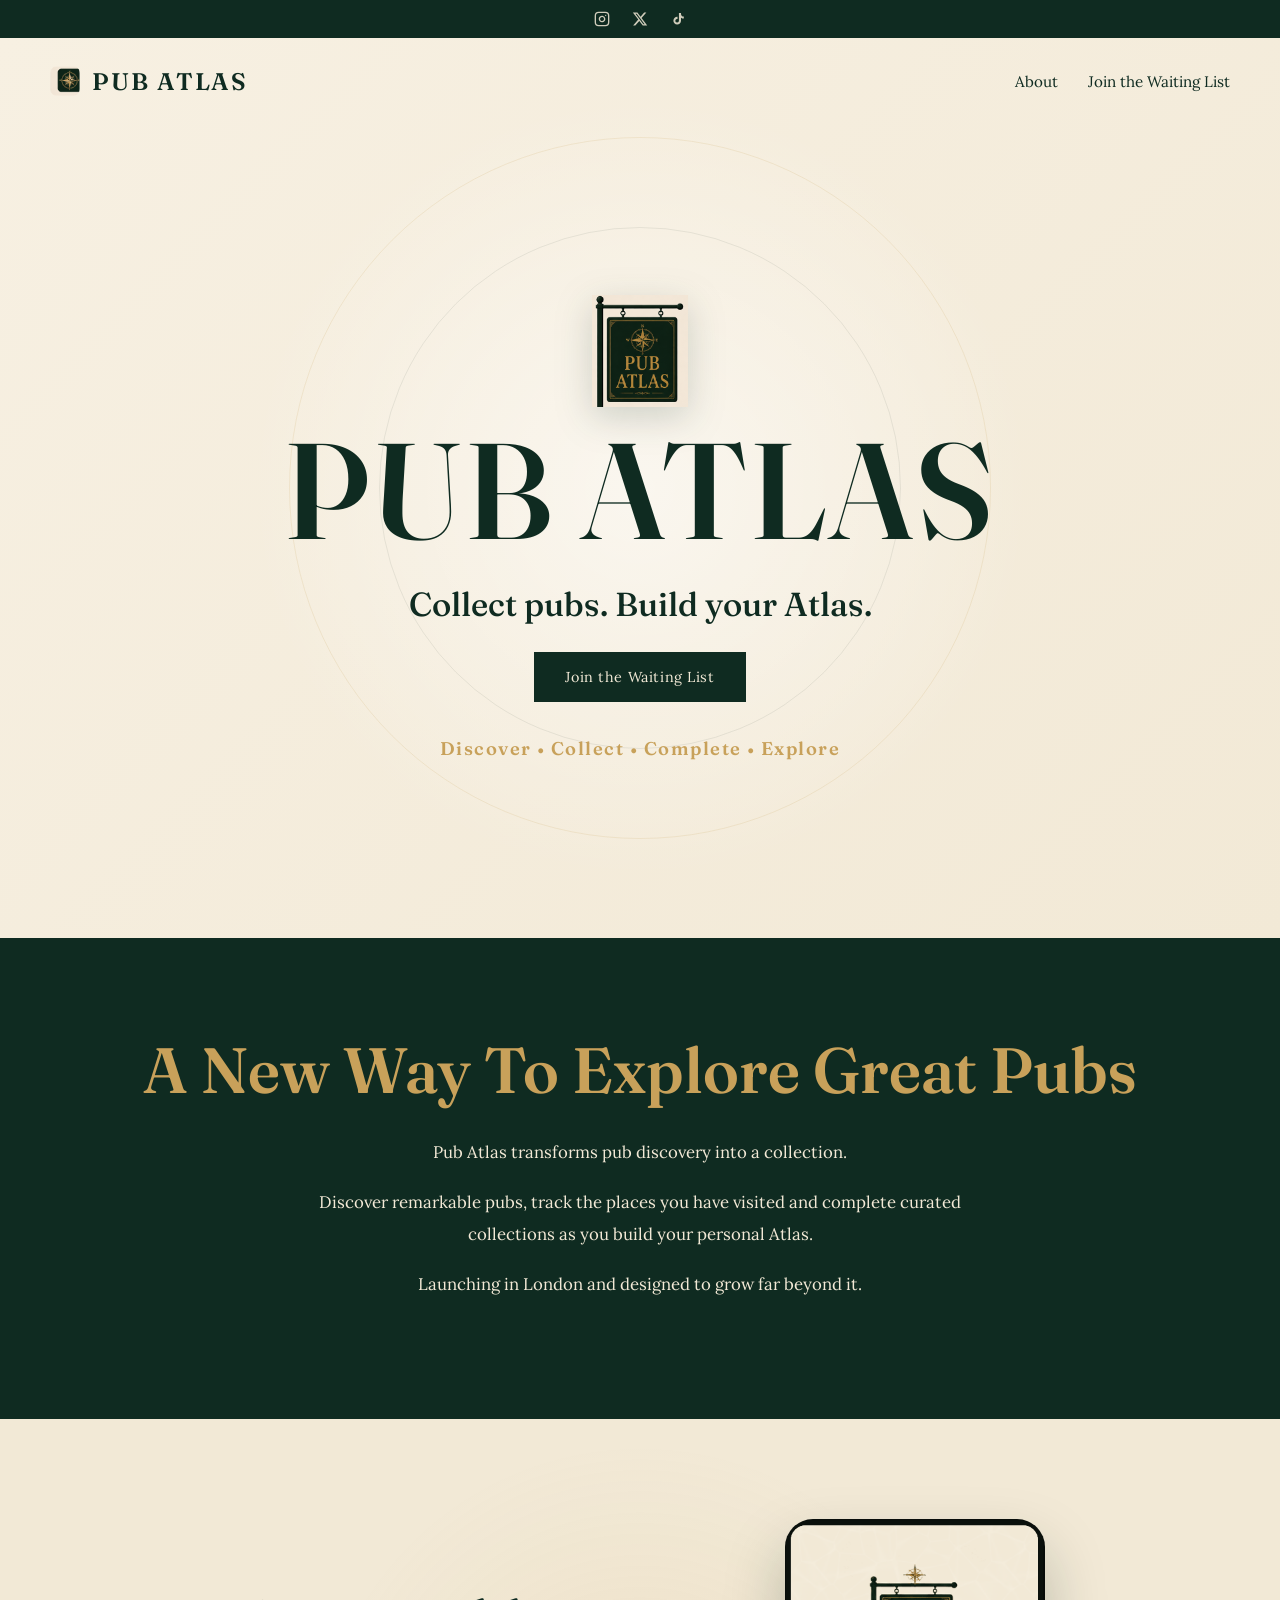
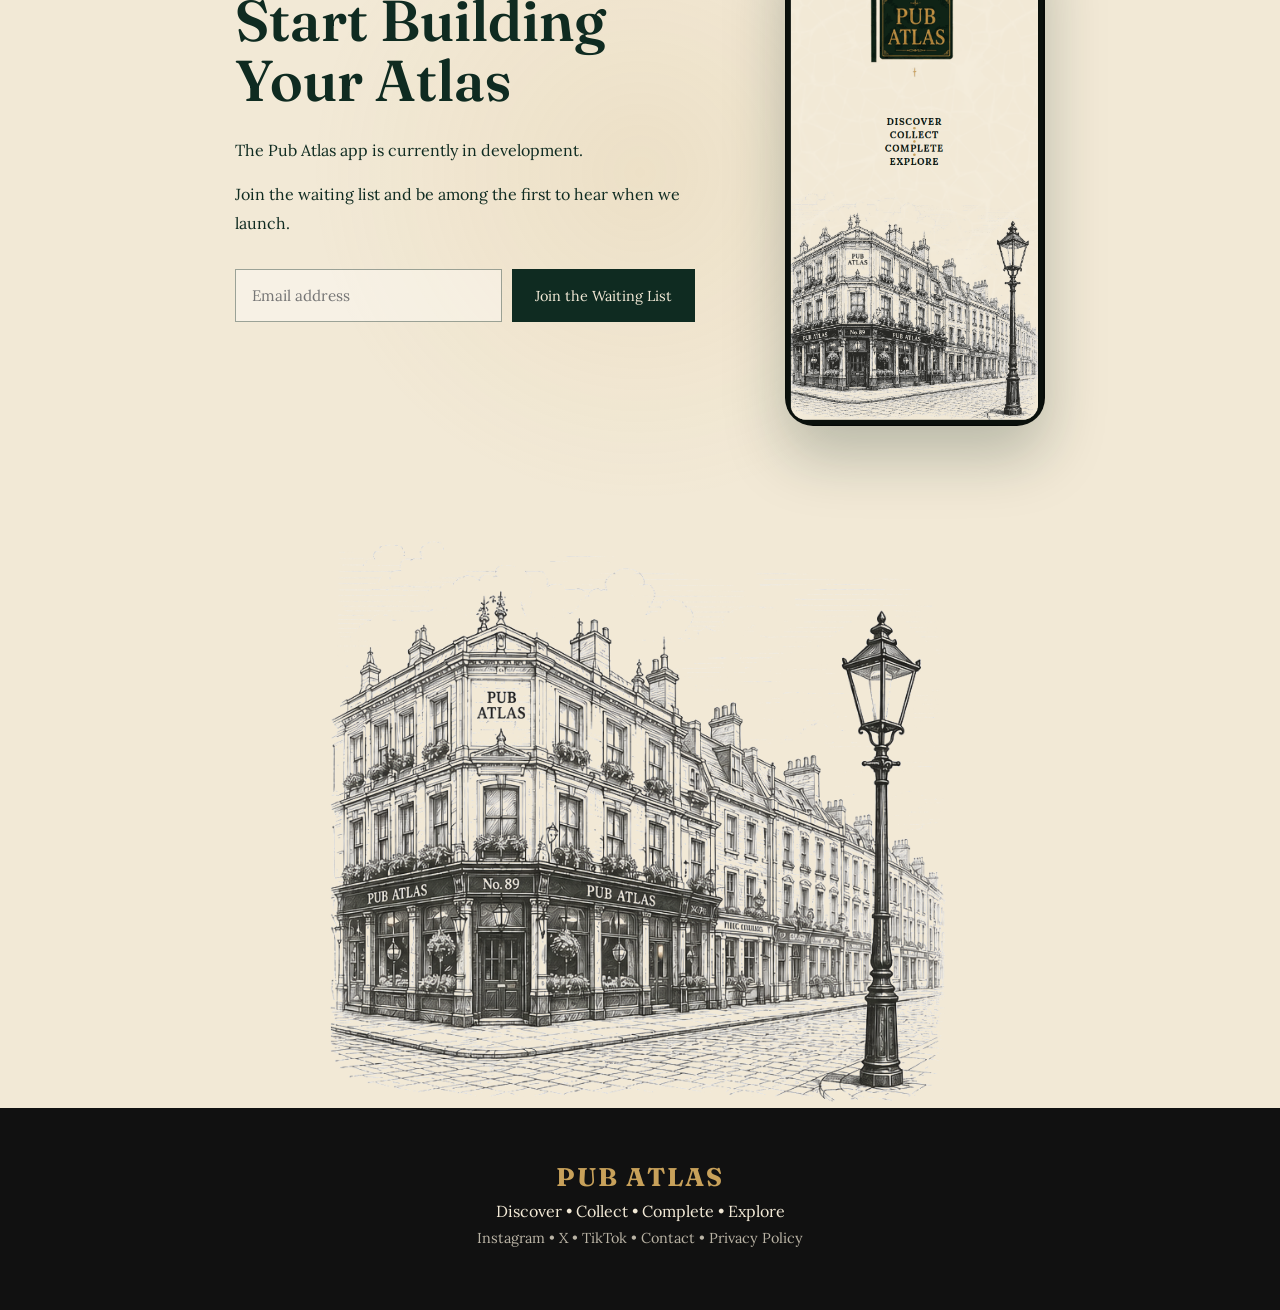
==== index.html @ d8254b90 "Update footer links in index.html" ====
<!DOCTYPE html>
<html lang="en">

<head>
    <meta charset="UTF-8">
    <meta name="viewport" content="width=device-width, initial-scale=1.0">

    <title>Pub Atlas | Collect pubs. Build your Atlas.</title>
    <meta name="description" content="Pub Atlas turns pub discovery into a collection. Discover remarkable pubs, track the places you've visited, and complete curated collections as you build your personal Atlas. Launching in London.">

    <!-- Social sharing preview -->
    <meta property="og:title" content="Pub Atlas | Collect pubs. Build your Atlas.">
    <meta property="og:description" content="A new way to explore great pubs. Discover, collect and complete curated pub collections as you build your personal Atlas. Launching in London.">
    <meta property="og:type" content="website">
    <meta property="og:url" content="https://pubatlas.co.uk/">
    <meta property="og:image" content="https://pubatlas.co.uk/assets/logo.png">
    <meta name="twitter:card" content="summary">

    <!-- Favicons -->
    <link rel="icon" href="assets/favicon/favicon.ico" sizes="any">
    <link rel="icon" type="image/png" sizes="32x32" href="assets/favicon/favicon-32.png">
    <link rel="icon" type="image/png" sizes="16x16" href="assets/favicon/favicon-16.png">
    <link rel="apple-touch-icon" sizes="180x180" href="assets/favicon/apple-touch-icon.png">

    <!-- Elegant typography to match the Pub Atlas brand -->
    <link rel="preconnect" href="https://fonts.googleapis.com">
    <link rel="preconnect" href="https://fonts.gstatic.com" crossorigin>
    <link href="https://fonts.googleapis.com/css2?family=Fraunces:opsz,wght@9..144,400;9..144,500;9..144,600;9..144,700&family=Lora:wght@400;500;600&display=swap" rel="stylesheet">

    <style>

        /* =========================================
           PUB ATLAS BRAND COLOURS
           ========================================= */

        :root {
            --atlas-green: #0F2B21;
            --heritage-gold: #C8A15A;
            --vellum: #F2E9D6;
            --pub-black: #111111;
            --old-brick: #7A1F20;
        }


        /* =========================================
           GLOBAL STYLES
           ========================================= */

        * {
            box-sizing: border-box;
        }

        html {
            scroll-behavior: smooth;
        }

        body {
            margin: 0;
            color: var(--atlas-green);
            background-color: var(--vellum);
            font-family: "Lora", Georgia, serif;
        }

        section {
            padding: 100px 8%;
        }

        img {
            max-width: 100%;
            display: block;
        }


        /* =========================================
           NAVIGATION
           ========================================= */

        header {
            position: absolute;
            top: 38px;
            left: 0;
            width: 100%;
            z-index: 10;
        }

        nav {
            max-width: 1400px;
            margin: 0 auto;
            padding: 28px 50px;
            display: flex;
            align-items: center;
            justify-content: space-between;
        }

        .brand {
            display: flex;
            align-items: center;
            gap: 12px;
        }

        .brand img {
            width: 30px;
            height: 30px;
            border-radius: 7px;
        }

        .logo {
            font-family: "Fraunces", Georgia, serif;
            font-size: 1.5rem;
            font-weight: 600;
            letter-spacing: 0.08em;
            color: var(--atlas-green);
        }

        .menu {
            display: flex;
            gap: 30px;
        }

        .menu a {
            color: var(--atlas-green);
            text-decoration: none;
            font-size: 0.95rem;
            transition: opacity 0.2s ease;
        }

        .menu a:hover {
            opacity: 0.6;
        }

        .top-bar {
            position: relative;
            z-index: 11;
            height: 38px;
            display: flex;
            justify-content: center;
            align-items: center;
            gap: 22px;
            background: var(--atlas-green);
        }

        .top-bar a {
            display: flex;
            color: var(--vellum);
            opacity: 0.85;
            transition: opacity 0.2s ease, color 0.2s ease;
        }

        .top-bar a:hover {
            opacity: 1;
            color: var(--heritage-gold);
        }

        .top-bar svg {
            width: 16px;
            height: 16px;
        }


        /* =========================================
           HERO
           ========================================= */

        .hero {
            min-height: 100vh;
            padding: 198px 8% 100px;
            display: flex;
            flex-direction: column;
            align-items: center;
            justify-content: center;
            text-align: center;
            position: relative;
            overflow: hidden;

            background:
                radial-gradient(circle at center, rgba(255,255,255,0.55), transparent 50%),
                linear-gradient(135deg, #F7F0E2 0%, var(--vellum) 100%);
        }

        .hero::before {
            content: "";
            position: absolute;
            width: 700px;
            height: 700px;
            border: 1px solid rgba(200, 161, 90, 0.16);
            border-radius: 50%;
            top: 50%;
            left: 50%;
            transform: translate(-50%, -50%);
        }

        .hero::after {
            content: "";
            position: absolute;
            width: 520px;
            height: 520px;
            border: 1px solid rgba(15, 43, 33, 0.08);
            border-radius: 50%;
            top: 50%;
            left: 50%;
            transform: translate(-50%, -50%);
        }

        .hero-mark {
            position: relative;
            z-index: 1;
            width: 96px;
            margin-bottom: 22px;
            filter: drop-shadow(0 10px 18px rgba(15, 43, 33, 0.18));
        }

        .hero h1 {
            position: relative;
            z-index: 1;
            margin: 0;
            font-family: "Fraunces", Georgia, serif;
            font-size: clamp(4.2rem, 11vw, 8.5rem);
            line-height: 0.9;
            font-weight: 600;
            letter-spacing: 0.02em;
            color: var(--atlas-green);
        }

        .hero h2 {
            position: relative;
            z-index: 1;
            margin: 32px 0 28px;
            font-family: "Fraunces", Georgia, serif;
            font-size: clamp(1.6rem, 2.6vw, 2.4rem);
            font-weight: 500;
        }

        .journey {
            position: relative;
            z-index: 1;
            margin-top: 35px;
            color: var(--heritage-gold);
            font-family: "Fraunces", Georgia, serif;
            font-size: 1.15rem;
            font-weight: 600;
            letter-spacing: 0.08em;
        }

        .hero-button {
            position: relative;
            z-index: 1;
            display: inline-block;
            padding: 15px 30px;
            border: 1px solid var(--atlas-green);
            color: var(--vellum);
            background: var(--atlas-green);
            text-decoration: none;
            font-size: 0.9rem;
            letter-spacing: 0.04em;
            transition: all 0.25s ease;
        }

        .hero-button:hover {
            background: var(--heritage-gold);
            border-color: var(--heritage-gold);
            color: var(--atlas-green);
            transform: translateY(-2px);
        }


        /* =========================================
           ABOUT SECTION
           ========================================= */

        #about {
            background: var(--atlas-green);
            color: var(--vellum);
            text-align: center;
        }

        #about h3 {
            margin: 0 0 35px;
            font-family: "Fraunces", Georgia, serif;
            font-size: clamp(2.6rem, 5vw, 4rem);
            font-weight: 600;
            line-height: 1;
            color: var(--heritage-gold);
        }

        #about p {
            max-width: 720px;
            margin: 18px auto;
            font-size: 1.05rem;
            line-height: 1.9;
        }


        /* =========================================
           WAITING LIST SECTION
           ========================================= */

        #download {
            text-align: center;
            background:
                radial-gradient(circle at center, rgba(200, 161, 90, 0.12), transparent 45%),
                var(--vellum);
        }

        .download-content {
            max-width: 1080px;
            margin: 0 auto;
            display: flex;
            align-items: center;
            justify-content: center;
            gap: 70px;
            text-align: left;
        }

        .download-text {
            max-width: 480px;
        }

        .download-text h3 {
            margin: 0 0 24px;
            font-family: "Fraunces", Georgia, serif;
            font-size: clamp(2.4rem, 4.5vw, 3.6rem);
            font-weight: 600;
            line-height: 1.05;
            color: var(--atlas-green);
        }

        .download-text p {
            margin: 15px 0;
            line-height: 1.8;
        }

        .phone-mockup {
            width: 260px;
            flex-shrink: 0;
            border-radius: 28px;
            box-shadow: 0 30px 60px rgba(15, 43, 33, 0.25);
        }

        .waiting-list {
            max-width: 460px;
            margin: 32px 0 0;
            display: flex;
            gap: 10px;
        }

        input[type="email"] {
            flex: 1;
            padding: 16px;
            border: 1px solid rgba(15, 43, 33, 0.4);
            background: rgba(255, 255, 255, 0.35);
            color: var(--atlas-green);
            font-family: inherit;
            font-size: 0.95rem;
        }

        input[type="email"]:focus {
            outline: 2px solid var(--heritage-gold);
            border-color: var(--heritage-gold);
        }

        button {
            padding: 16px 22px;
            border: 1px solid var(--atlas-green);
            background: var(--atlas-green);
            color: var(--vellum);
            font-family: inherit;
            font-size: 0.9rem;
            cursor: pointer;
            transition: all 0.25s ease;
        }

        button:hover {
            background: var(--heritage-gold);
            border-color: var(--heritage-gold);
            color: var(--atlas-green);
        }

        button:disabled {
            opacity: 0.6;
            cursor: default;
        }

        .form-message {
            min-height: 1.2em;
            margin: 14px 0 0 !important;
            font-size: 0.9rem;
            font-weight: 600;
        }

        .form-message.success {
            color: var(--atlas-green);
        }

        .form-message.error {
            color: var(--old-brick);
        }

        /* =========================================
           FOOTER
           ========================================= */

        .footer-illustration {
            background: var(--vellum);
            display: flex;
            justify-content: center;
            padding: 0 8%;
            overflow: hidden;
        }

        .footer-illustration img {
            width: 100%;
            max-width: 620px;
            opacity: 0.9;
        }

        footer {
            padding: 45px 8% 55px;
            background: var(--pub-black);
            color: var(--vellum);
            text-align: center;
        }

        footer p {
            margin: 8px 0;
        }

        footer strong {
            color: var(--heritage-gold);
            font-family: "Fraunces", Georgia, serif;
            font-size: 1.6rem;
            letter-spacing: 0.08em;
        }

        .footer-links {
            font-size: 0.9rem;
            opacity: 0.75;
        }

        .footer-links a {
            color: inherit;
            text-decoration: none;
        }

        .footer-links a:hover {
            color: var(--heritage-gold);
        }


        /* =========================================
           MOBILE
           ========================================= */

        @media (max-width: 700px) {

            nav {
                padding: 22px 25px;
            }

            .brand img {
                width: 28px;
            }

            .logo {
                font-size: 1.2rem;
            }

            .menu {
                gap: 15px;
            }

            .menu a {
                font-size: 0.8rem;
            }

            section {
                padding: 80px 7%;
            }

            .hero {
                padding-top: 178px;
            }

            .hero-mark {
                width: 76px;
            }

            .download-content {
                flex-direction: column-reverse;
                text-align: center;
                gap: 40px;
            }

            .download-text {
                max-width: 100%;
            }

            .waiting-list {
                flex-direction: column;
                margin-left: auto;
                margin-right: auto;
            }

            input[type="email"],
            button {
                width: 100%;
            }

            .footer-illustration img {
                max-width: 400px;
            }
        }

        @media (max-width: 480px) {

            nav {
                padding: 18px 20px;
            }

            .brand img {
                width: 24px;
                height: 24px;
            }

            .logo {
                font-size: 1rem;
                letter-spacing: 0.05em;
            }

            .menu {
                gap: 10px;
            }

            .menu a {
                font-size: 0.7rem;
            }

            .top-bar {
                gap: 16px;
            }

            .top-bar svg {
                width: 15px;
                height: 15px;
            }
        }

    </style>
</head>

<body>

    <!-- Top social bar -->
    <div class="top-bar">
        <a href="https://www.instagram.com/pubatlasuk/" target="_blank" rel="noopener" aria-label="Instagram">
            <svg viewBox="0 0 24 24" fill="none" stroke="currentColor" stroke-width="2" stroke-linecap="round" stroke-linejoin="round">
                <rect x="2" y="2" width="20" height="20" rx="5" ry="5"></rect>
                <path d="M16 11.37A4 4 0 1 1 12.63 8 4 4 0 0 1 16 11.37z"></path>
                <line x1="17.5" y1="6.5" x2="17.51" y2="6.5"></line>
            </svg>
        </a>
        <a href="https://x.com/pubatlasuk" target="_blank" rel="noopener" aria-label="X (Twitter)">
            <svg viewBox="0 0 24 24" fill="currentColor">
                <path d="M18.244 2.25h3.308l-7.227 8.26 8.502 11.24H16.17l-5.214-6.817L4.99 21.75H1.68l7.73-8.835L1.254 2.25H8.08l4.713 6.231zm-1.161 17.52h1.833L7.084 4.126H5.117z"></path>
            </svg>
        </a>
        <a href="https://www.tiktok.com/@pubatlasuk" target="_blank" rel="noopener" aria-label="TikTok">
            <svg viewBox="0 0 24 24" fill="currentColor">
                <path d="M16.5 3h-3.1v11.6a2.7 2.7 0 1 1-2.1-2.63V8.8a5.7 5.7 0 1 0 5.2 5.68V9.94a7.3 7.3 0 0 0 4.2 1.33V8.2a4.2 4.2 0 0 1-4.2-4.2z"></path>
            </svg>
        </a>
    </div>

    <!-- Navigation -->
    <header>
        <nav>
            <div class="brand">
                <img src="assets/favicon/icon-192.png" alt="Pub Atlas compass mark">
                <div class="logo">PUB ATLAS</div>
            </div>

            <div class="menu">
                <a href="#about">About</a>
                <a href="#download">Join the Waiting List</a>
            </div>
        </nav>
    </header>


    <!-- Hero Section -->
    <section class="hero">

        <img class="hero-mark" src="assets/logo.png" alt="Pub Atlas hanging pub sign">

        <h1>PUB ATLAS</h1>

        <h2>Collect pubs. Build your Atlas.</h2>

        <a href="#download" class="hero-button">
            Join the Waiting List
        </a>

        <p class="journey">
            Discover • Collect • Complete • Explore
        </p>

    </section>


    <!-- About Section -->
    <section id="about">

        <h3>A New Way To Explore Great Pubs</h3>

        <p>
            Pub Atlas transforms pub discovery into a collection.
        </p>

        <p>
            Discover remarkable pubs, track the places you have visited
            and complete curated collections as you build your personal Atlas.
        </p>

        <p>
            Launching in London and designed to grow far beyond it.
        </p>

    </section>


    <!-- Waiting List Section -->
    <section id="download">

        <div class="download-content">

            <div class="download-text">

                <h3>Start Building Your Atlas</h3>

                <p>
                    The Pub Atlas app is currently in development.
                </p>

                <p>
                    Join the waiting list and be among the first to hear when we launch.
                </p>

                <form class="waiting-list" id="waitlist-form" action="https://formspree.io/f/xvkognyw" method="POST">
                    <input type="email" name="email" placeholder="Email address" aria-label="Email address" required>

                    <button type="submit">
                        Join the Waiting List
                    </button>
                </form>

                <p class="form-message" id="waitlist-message" aria-live="polite"></p>

            </div>

            <img class="phone-mockup" src="assets/phone.png" alt="Pub Atlas app preview showing the Discover, Collect, Complete, Explore loading screen">

        </div>

    </section>


    <!-- Footer illustration -->
    <div class="footer-illustration">
        <img src="assets/pubsketch-transparent.png" alt="" role="presentation">
    </div>


    <!-- Footer -->
    <footer>

        <p><strong>PUB ATLAS</strong></p>

        <p>
            Discover • Collect • Complete • Explore
        </p>

        <p class="footer-links">
            <a href="https://www.instagram.com/pubatlasuk/" target="_blank" rel="noopener">Instagram</a> •
            <a href="https://x.com/pubatlasuk" target="_blank" rel="noopener">X</a> •
            <a href="https://www.tiktok.com/@pubatlasuk" target="_blank" rel="noopener">TikTok</a> •
            <a href="mailto:hello@pubatlas.co.uk">Contact</a> •
            <a href="privacy.html">Privacy Policy</a>
        </p>

    </footer>

    <script>
        (function () {
            var form = document.getElementById('waitlist-form');
            var message = document.getElementById('waitlist-message');
            var button = form.querySelector('button');

            form.addEventListener('submit', function (event) {
                event.preventDefault();

                button.disabled = true;
                button.textContent = 'Joining…';
                message.textContent = '';
                message.className = 'form-message';

                fetch(form.action, {
                    method: 'POST',
                    body: new FormData(form),
                    headers: { 'Accept': 'application/json' }
                }).then(function (response) {
                    if (response.ok) {
                        form.hidden = true;
                        message.textContent = "You're on the list — we'll email you when Pub Atlas launches.";
                        message.classList.add('success');
                    } else {
                        throw new Error('Form submission failed');
                    }
                }).catch(function () {
                    message.textContent = 'Something went wrong — please try again in a moment.';
                    message.classList.add('error');
                    button.disabled = false;
                    button.textContent = 'Join the Waiting List';
                });
            });
        })();
    </script>

</body>

</html>
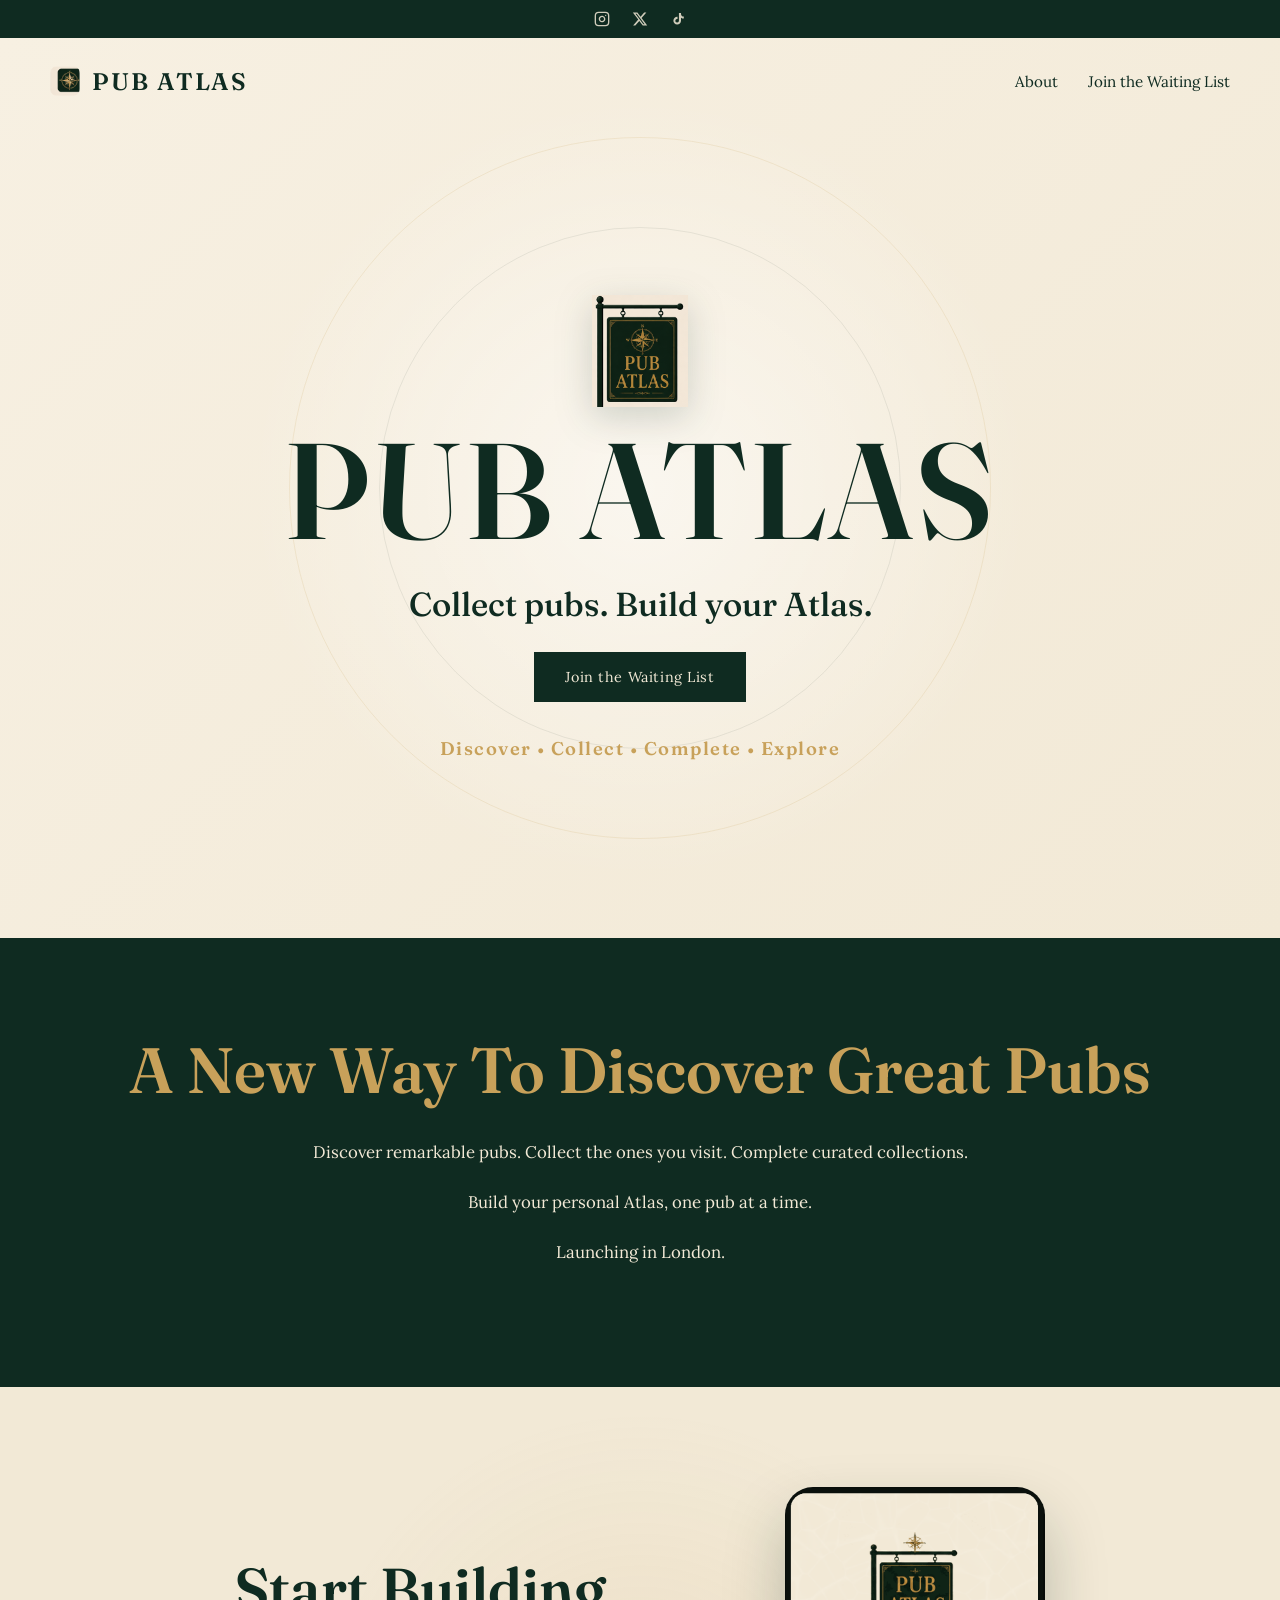
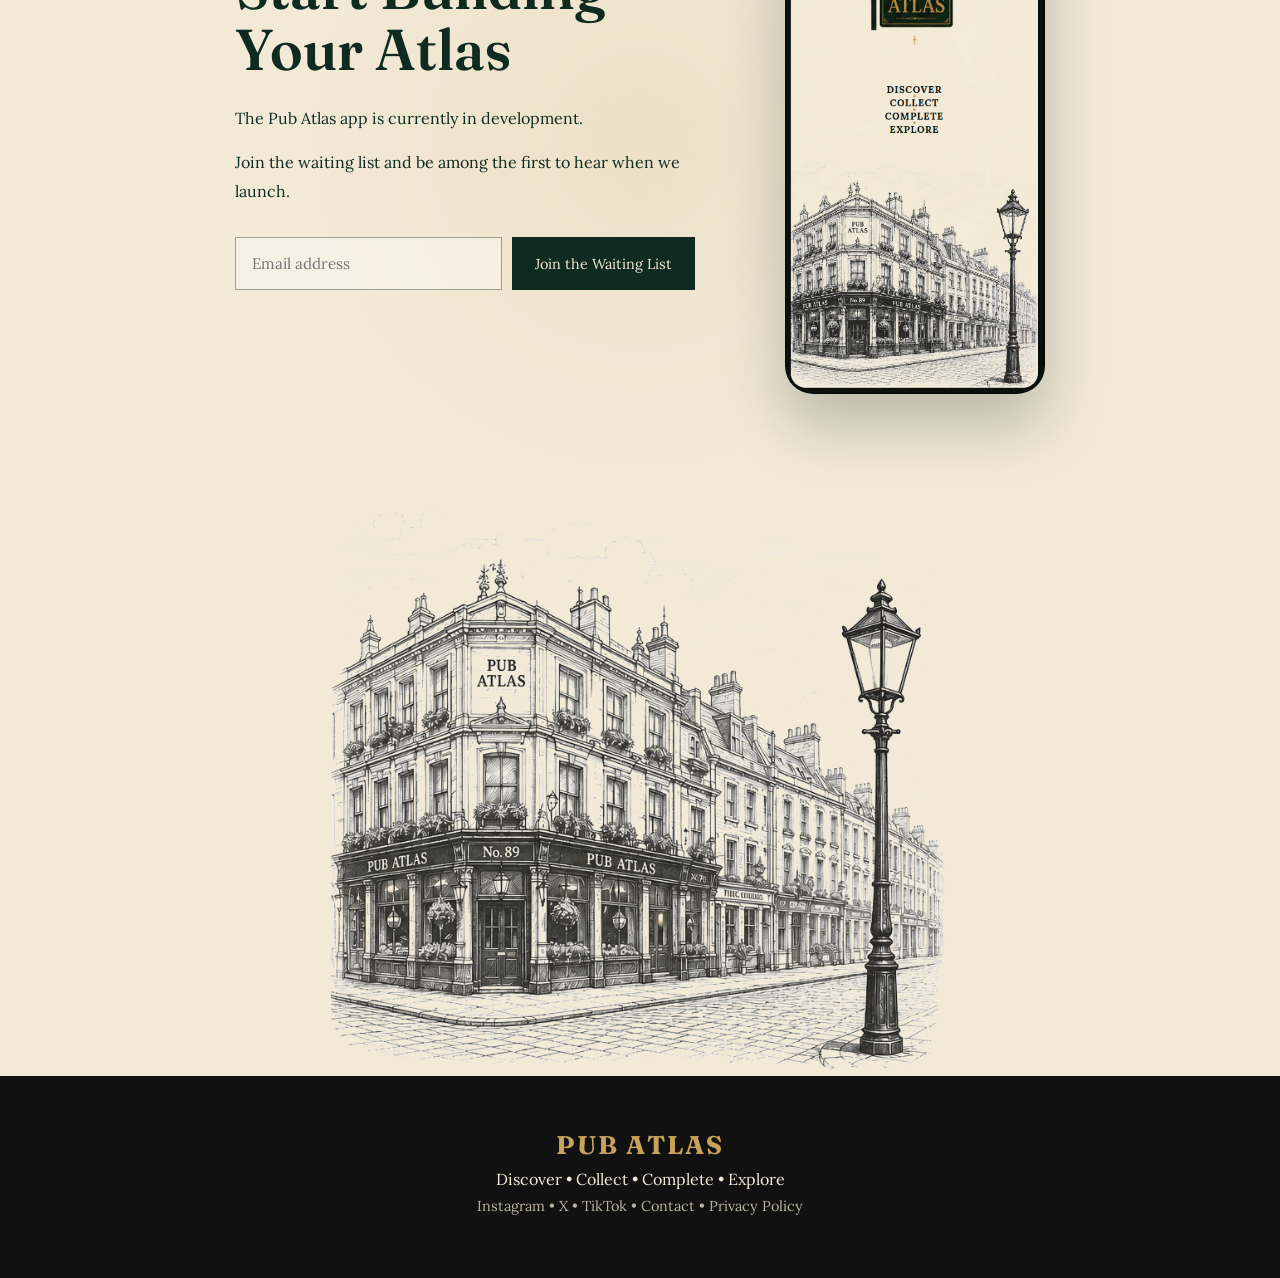
==== commit b6445f67: "Revise about section text for improved messaging Updated text in the about section for clarity and c" ====
--- a/index.html
+++ b/index.html
@@ -609,19 +609,18 @@
     <!-- About Section -->
     <section id="about">
 
-        <h3>A New Way To Explore Great Pubs</h3>
+        <h3>A New Way To Discover Great Pubs</h3>
 
         <p>
-            Pub Atlas transforms pub discovery into a collection.
+            Discover remarkable pubs. Collect the ones you visit. Complete curated collections.
         </p>
 
         <p>
-            Discover remarkable pubs, track the places you have visited
-            and complete curated collections as you build your personal Atlas.
+            Build your personal Atlas, one pub at a time.
         </p>
 
         <p>
-            Launching in London and designed to grow far beyond it.
+            Launching in London.
         </p>
 
     </section>
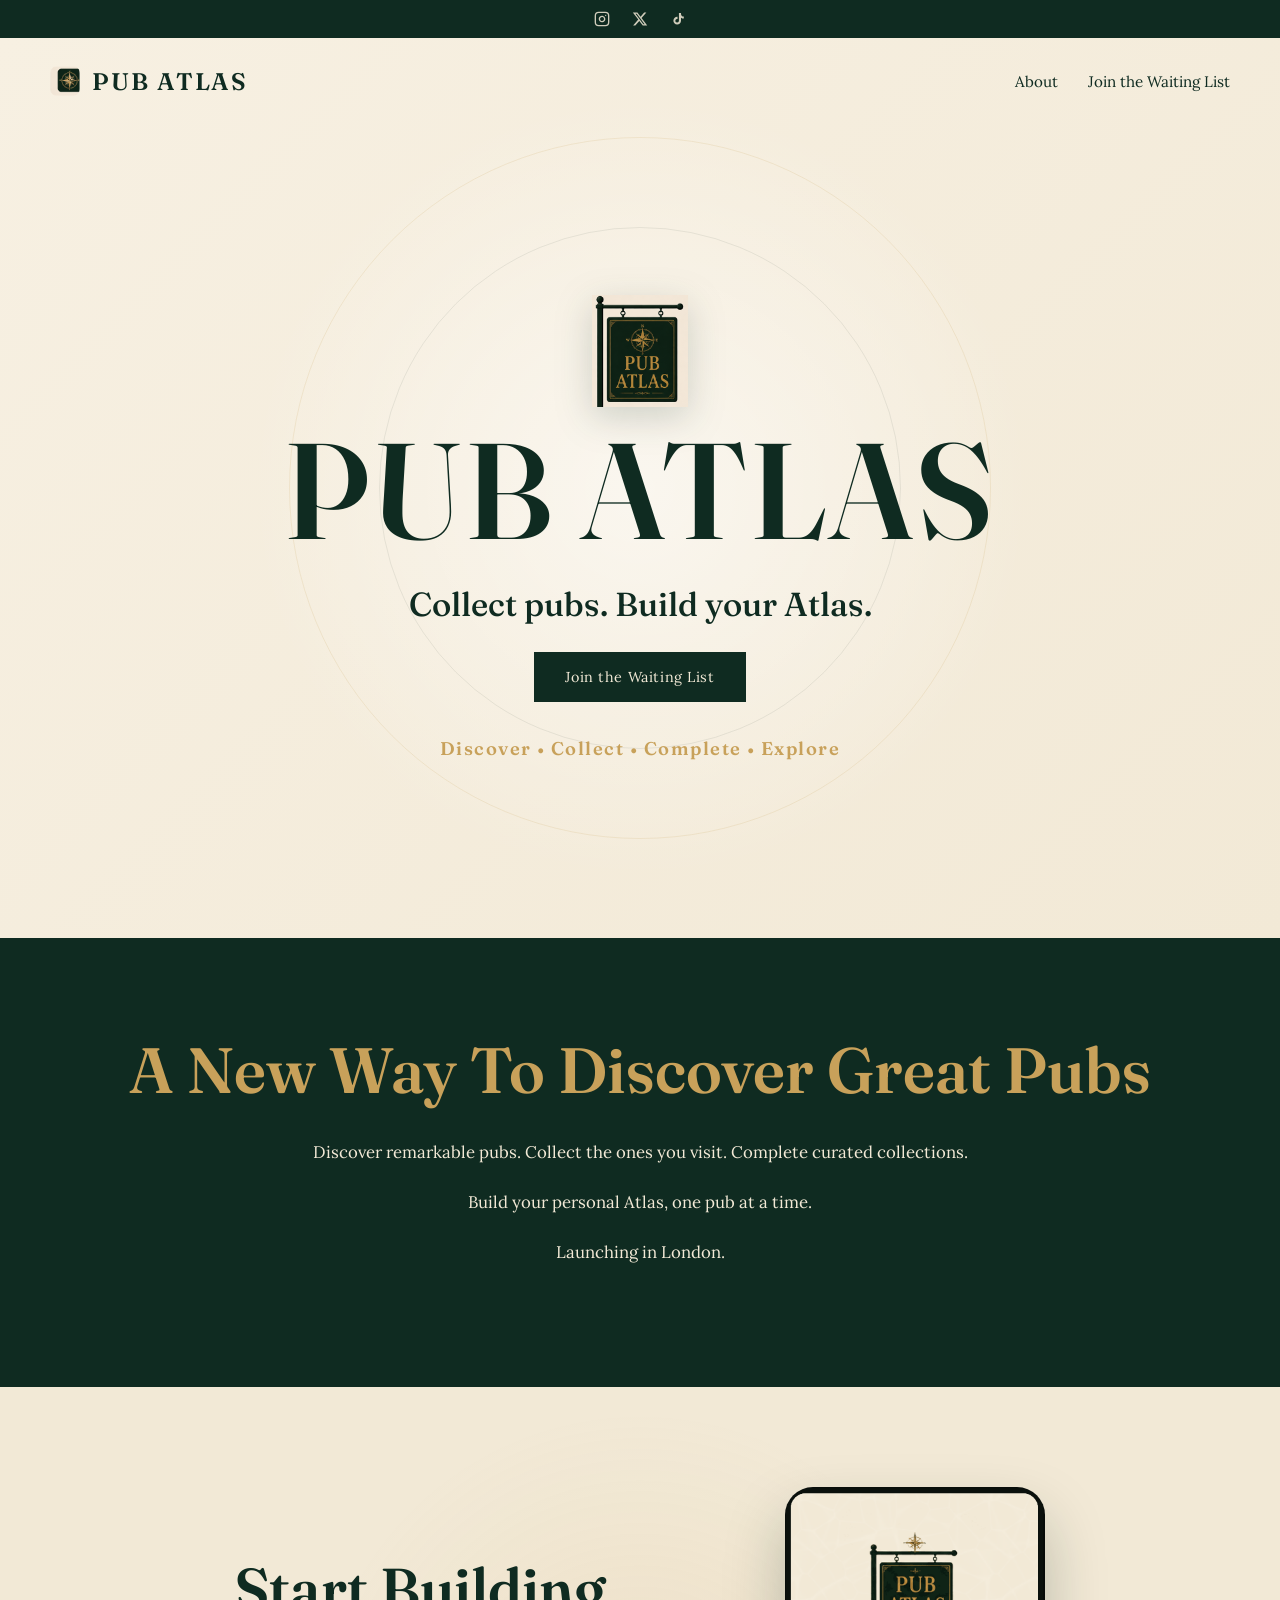
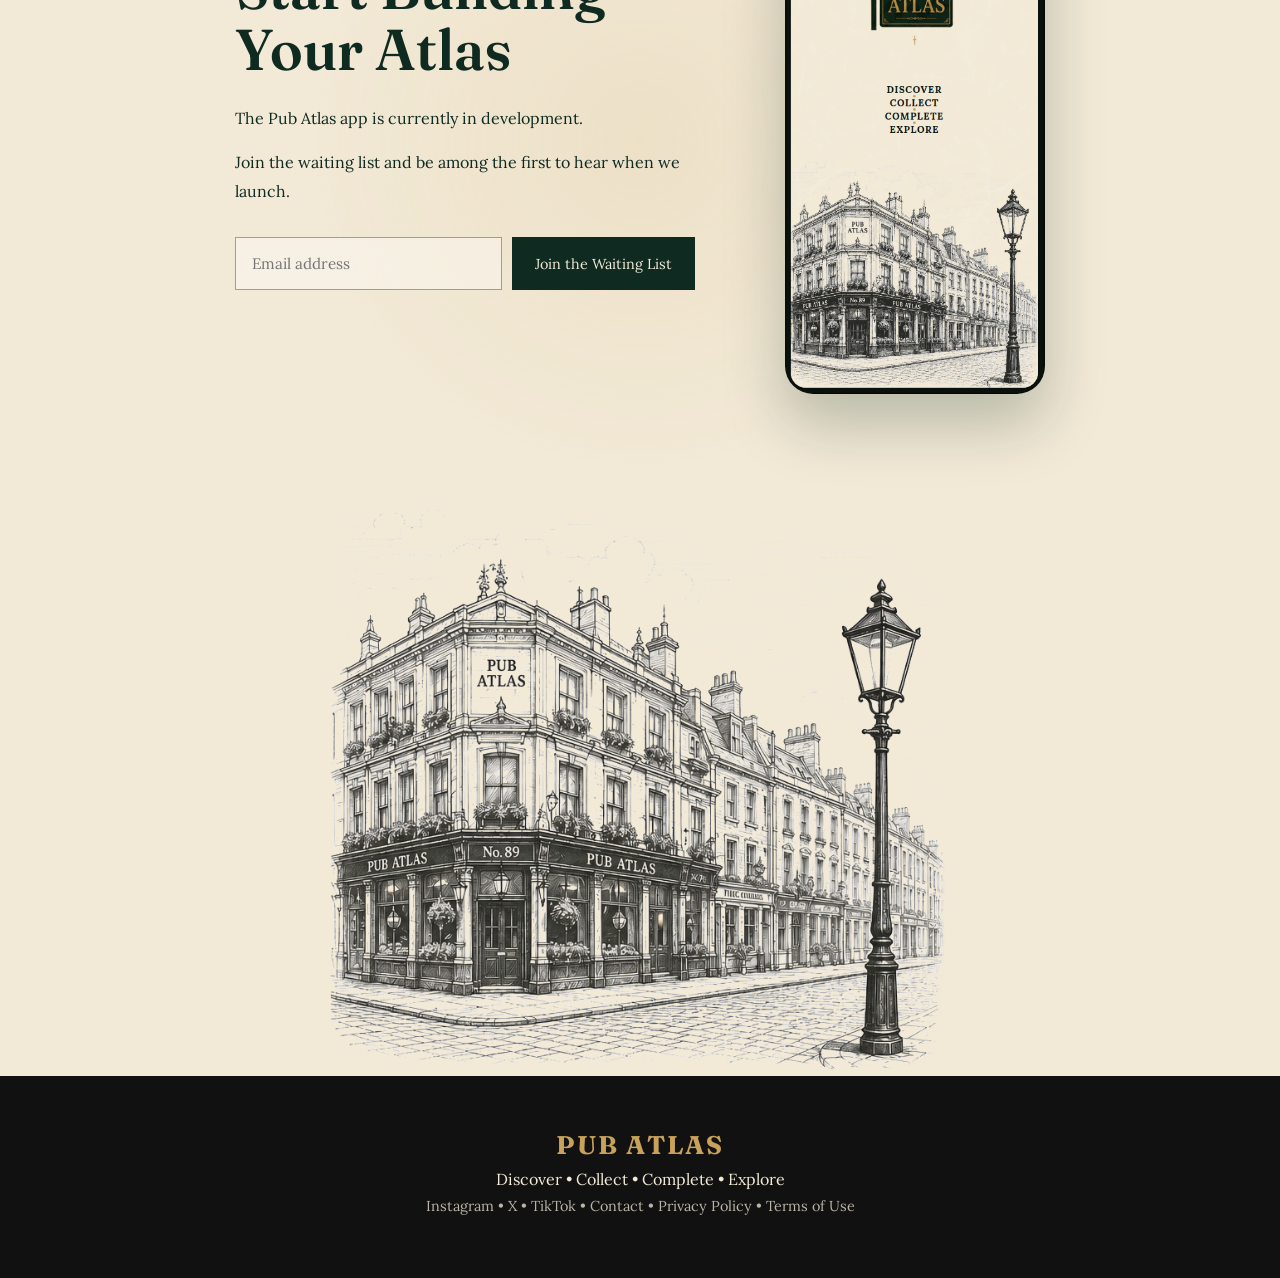
==== commit db538af7: "Add files via upload" ====
--- a/index.html
+++ b/index.html
@@ -13,8 +13,11 @@
     <meta property="og:description" content="A new way to explore great pubs. Discover, collect and complete curated pub collections as you build your personal Atlas. Launching in London.">
     <meta property="og:type" content="website">
     <meta property="og:url" content="https://pubatlas.co.uk/">
-    <meta property="og:image" content="https://pubatlas.co.uk/assets/logo.png">
-    <meta name="twitter:card" content="summary">
+    <meta property="og:image" content="https://pubatlas.co.uk/assets/og-image.jpg">
+    <meta property="og:image:width" content="1200">
+    <meta property="og:image:height" content="630">
+    <meta name="twitter:card" content="summary_large_image">
+    <meta name="twitter:image" content="https://pubatlas.co.uk/assets/og-image.jpg">
 
     <!-- Favicons -->
     <link rel="icon" href="assets/favicon/favicon.ico" sizes="any">
@@ -682,7 +685,8 @@
             <a href="https://x.com/pubatlasuk" target="_blank" rel="noopener">X</a> •
             <a href="https://www.tiktok.com/@pubatlasuk" target="_blank" rel="noopener">TikTok</a> •
             <a href="mailto:hello@pubatlas.co.uk">Contact</a> •
-            <a href="privacy.html">Privacy Policy</a>
+            <a href="privacy.html">Privacy Policy</a> •
+            <a href="terms.html">Terms of Use</a>
         </p>
 
     </footer>
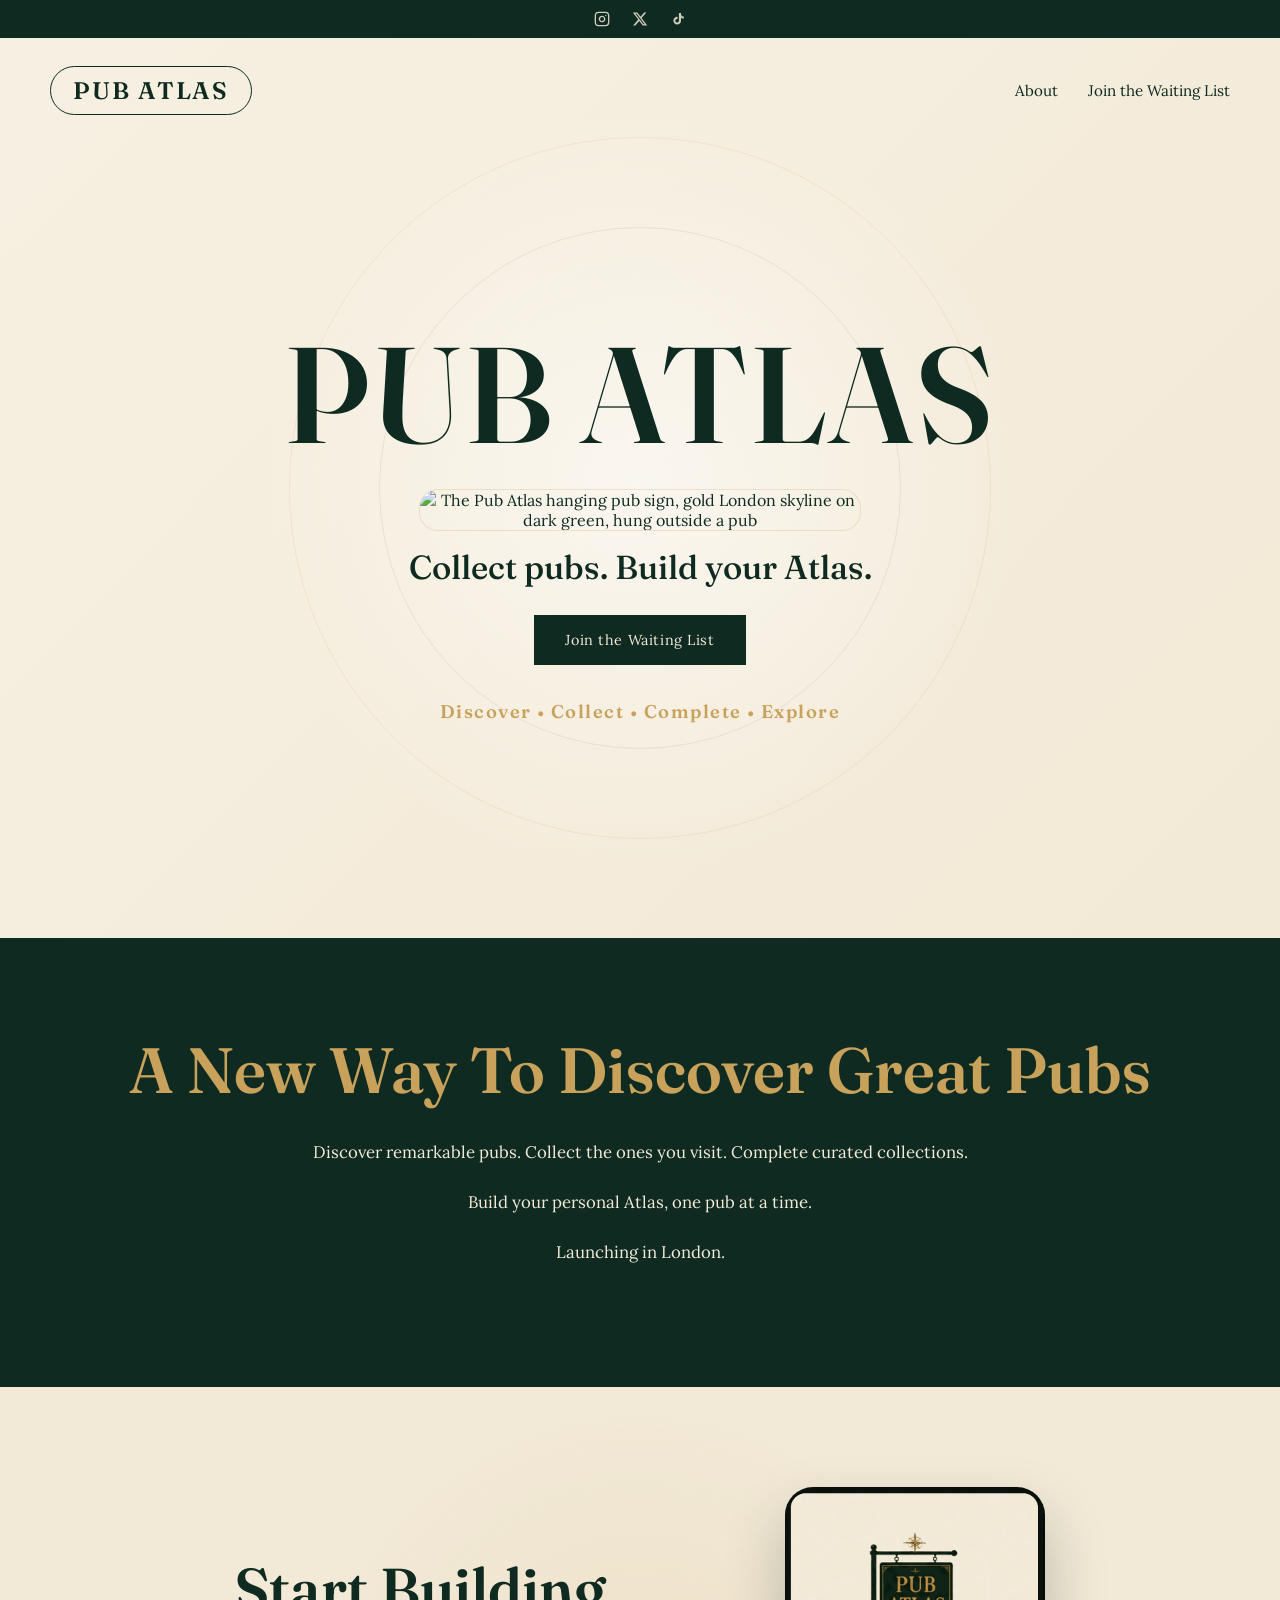
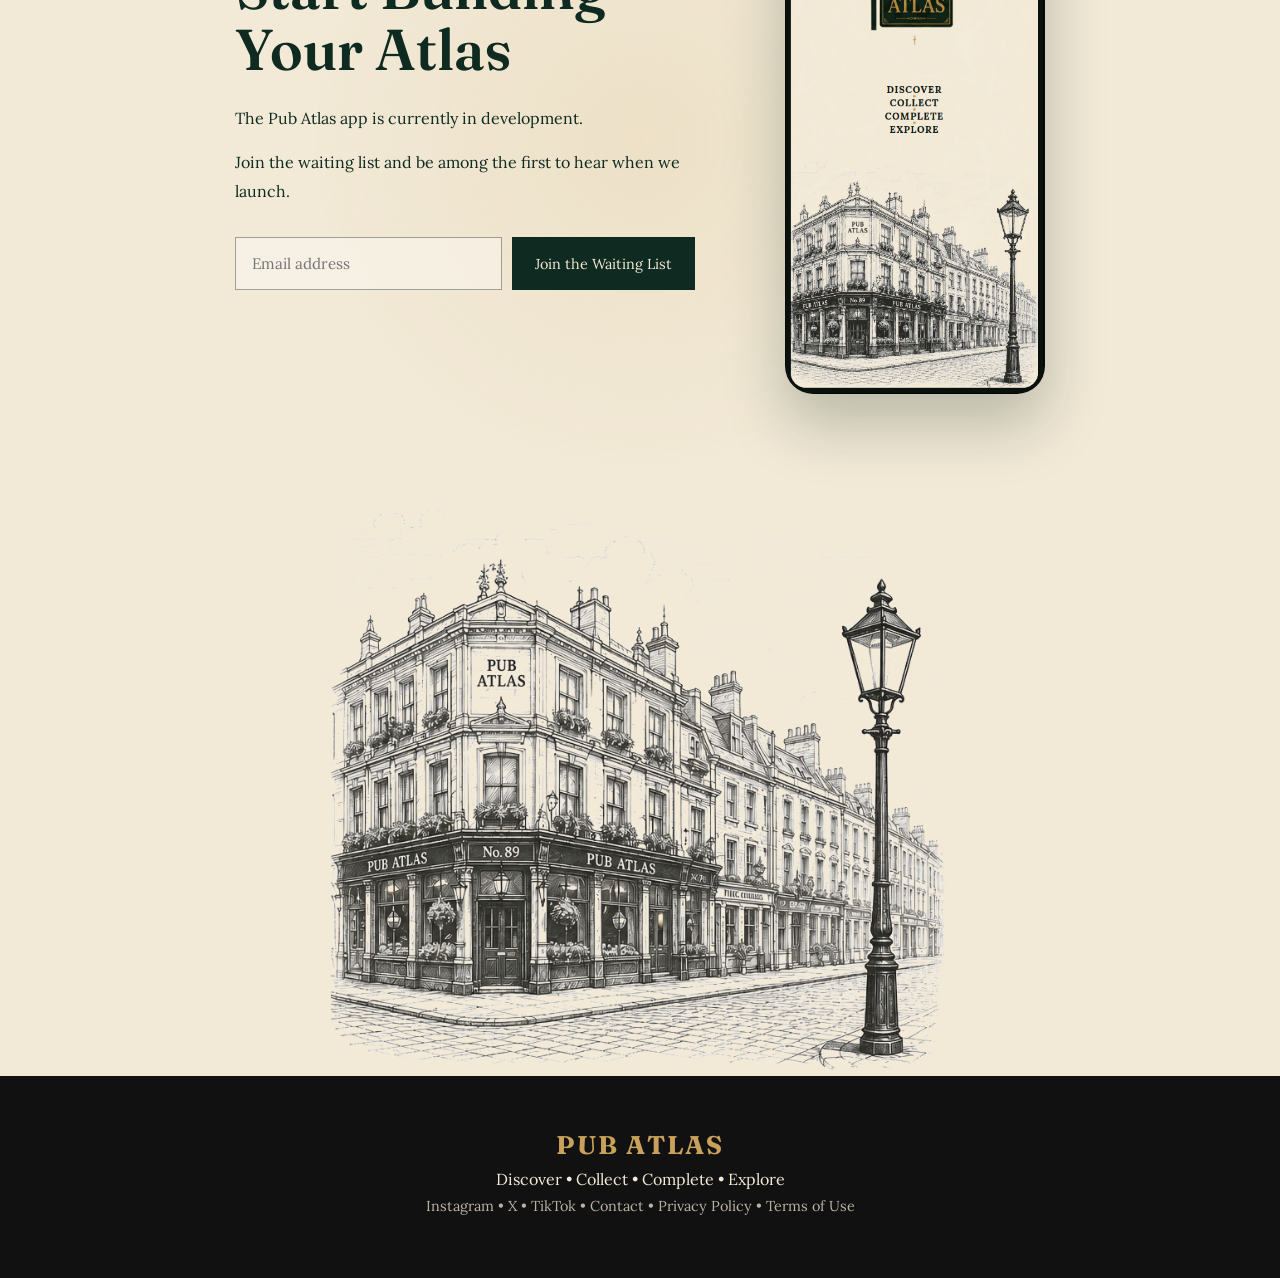
==== commit 634384af: "Add files via upload" ====
--- a/index.html
+++ b/index.html
@@ -101,18 +101,15 @@
             gap: 12px;
         }
 
-        .brand img {
-            width: 30px;
-            height: 30px;
-            border-radius: 7px;
-        }
-
         .logo {
             font-family: "Fraunces", Georgia, serif;
             font-size: 1.5rem;
             font-weight: 600;
             letter-spacing: 0.08em;
             color: var(--atlas-green);
+            border: 1.5px solid var(--atlas-green);
+            border-radius: 999px;
+            padding: 9px 22px;
         }
 
         .menu {
@@ -204,12 +201,13 @@
             transform: translate(-50%, -50%);
         }
 
-        .hero-mark {
+        .hero-photo {
             position: relative;
             z-index: 1;
-            width: 96px;
-            margin-bottom: 22px;
-            filter: drop-shadow(0 10px 18px rgba(15, 43, 33, 0.18));
+            width: min(440px, 78vw);
+            border-radius: 18px;
+            margin: 34px 0 8px;
+            box-shadow: 0 30px 60px -20px rgba(15, 43, 33, 0.45), 0 0 0 1px rgba(200, 161, 90, 0.25);
         }
 
         .hero h1 {
@@ -227,7 +225,7 @@
         .hero h2 {
             position: relative;
             z-index: 1;
-            margin: 32px 0 28px;
+            margin: 8px 0 28px;
             font-family: "Fraunces", Georgia, serif;
             font-size: clamp(1.6rem, 2.6vw, 2.4rem);
             font-weight: 500;
@@ -459,12 +457,9 @@
                 padding: 22px 25px;
             }
 
-            .brand img {
-                width: 28px;
-            }
-
             .logo {
                 font-size: 1.2rem;
+                padding: 7px 16px;
             }
 
             .menu {
@@ -483,8 +478,9 @@
                 padding-top: 178px;
             }
 
-            .hero-mark {
-                width: 76px;
+            .hero-photo {
+                width: 82vw;
+                margin: 26px 0 6px;
             }
 
             .download-content {
@@ -519,14 +515,10 @@
                 padding: 18px 20px;
             }
 
-            .brand img {
-                width: 24px;
-                height: 24px;
-            }
-
             .logo {
                 font-size: 1rem;
                 letter-spacing: 0.05em;
+                padding: 6px 14px;
             }
 
             .menu {
@@ -577,7 +569,6 @@
     <header>
         <nav>
             <div class="brand">
-                <img src="assets/favicon/icon-192.png" alt="Pub Atlas compass mark">
                 <div class="logo">PUB ATLAS</div>
             </div>
 
@@ -592,9 +583,9 @@
     <!-- Hero Section -->
     <section class="hero">
 
-        <img class="hero-mark" src="assets/logo.png" alt="Pub Atlas hanging pub sign">
-
         <h1>PUB ATLAS</h1>
+
+        <img class="hero-photo" src="assets/hero-sign.jpg" alt="The Pub Atlas hanging pub sign, gold London skyline on dark green, hung outside a pub">
 
         <h2>Collect pubs. Build your Atlas.</h2>
 
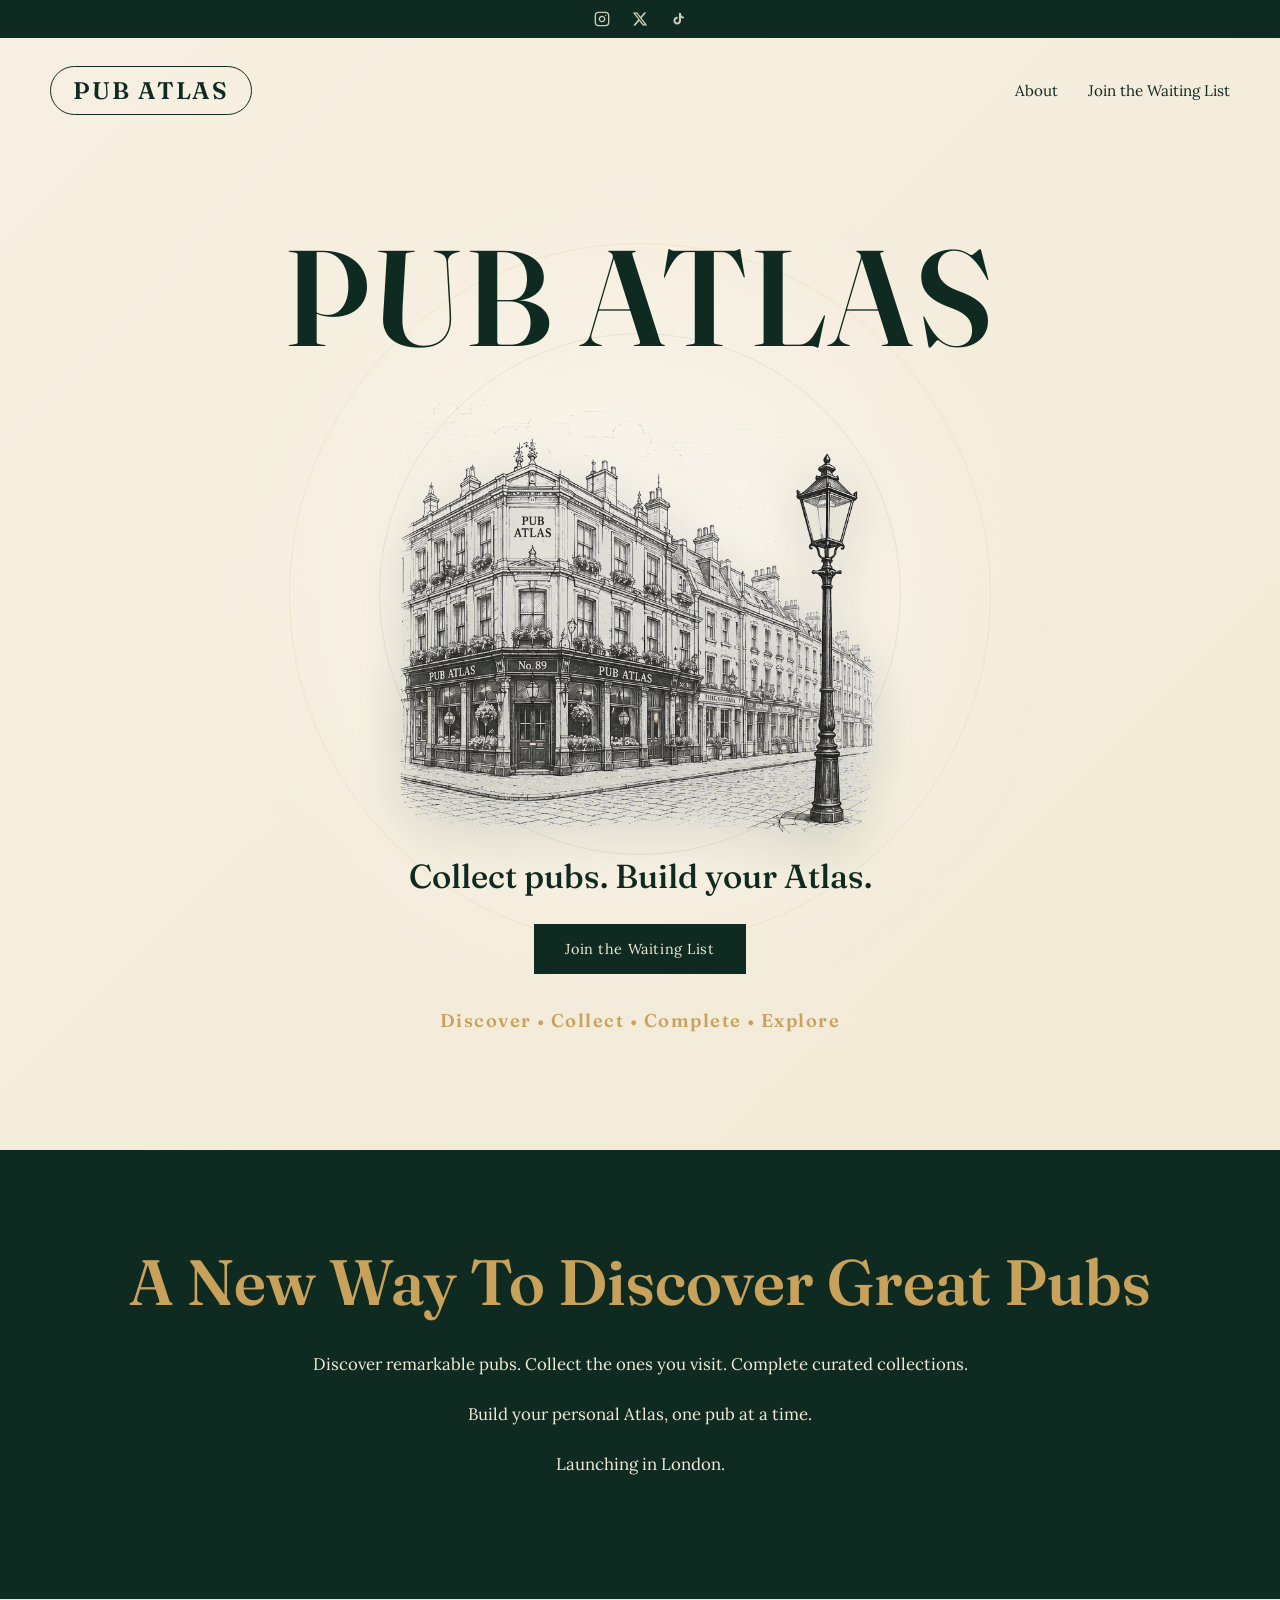
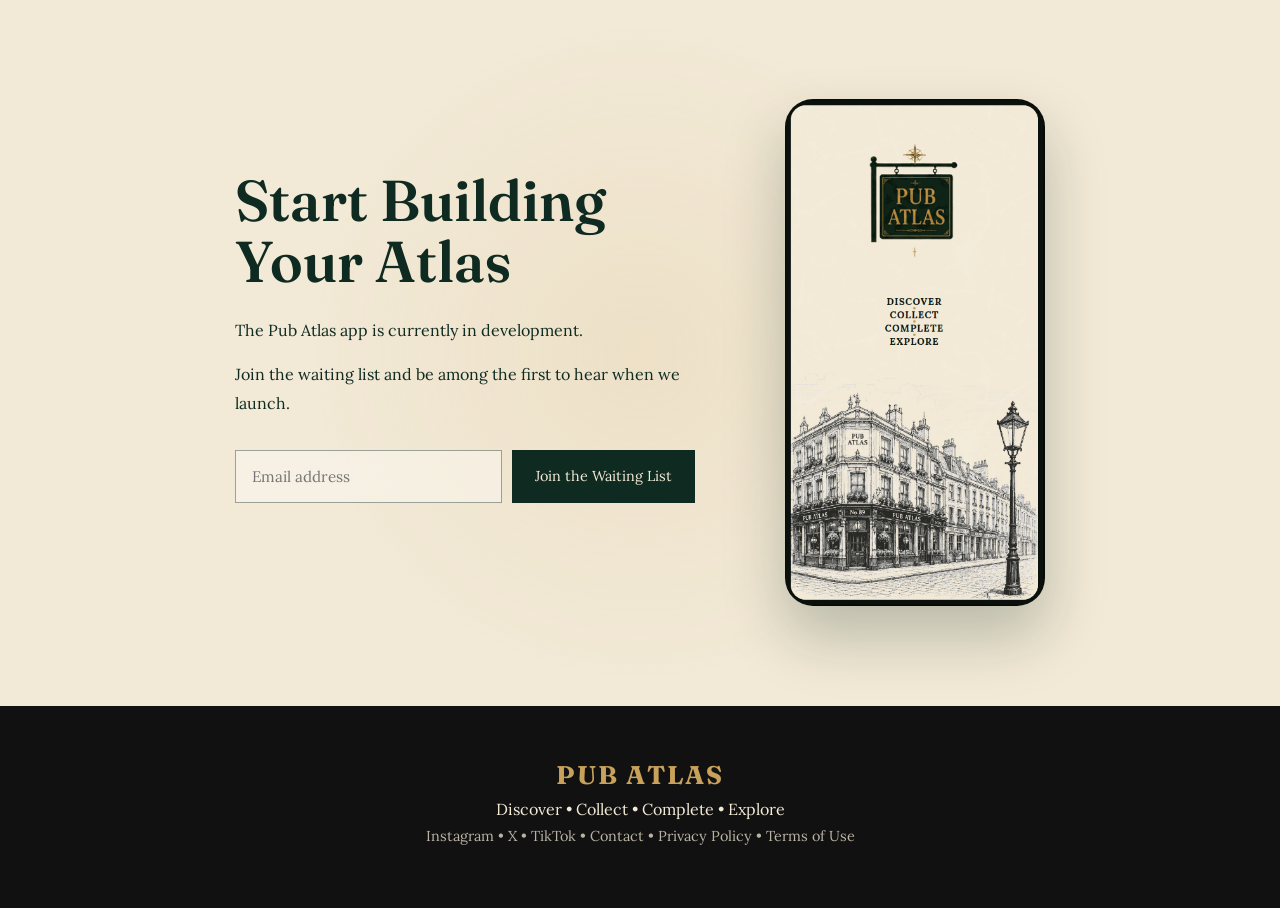
==== commit 4160b169: "Add files via upload" ====
--- a/index.html
+++ b/index.html
@@ -204,10 +204,10 @@
         .hero-photo {
             position: relative;
             z-index: 1;
-            width: min(440px, 78vw);
-            border-radius: 18px;
-            margin: 34px 0 8px;
-            box-shadow: 0 30px 60px -20px rgba(15, 43, 33, 0.45), 0 0 0 1px rgba(200, 161, 90, 0.25);
+            width: min(480px, 82vw);
+            margin: 30px 0 8px;
+            opacity: 0.92;
+            filter: drop-shadow(0 18px 26px rgba(15, 43, 33, 0.22));
         }
 
         .hero h1 {
@@ -400,20 +400,6 @@
            FOOTER
            ========================================= */
 
-        .footer-illustration {
-            background: var(--vellum);
-            display: flex;
-            justify-content: center;
-            padding: 0 8%;
-            overflow: hidden;
-        }
-
-        .footer-illustration img {
-            width: 100%;
-            max-width: 620px;
-            opacity: 0.9;
-        }
-
         footer {
             padding: 45px 8% 55px;
             background: var(--pub-black);
@@ -504,9 +490,6 @@
                 width: 100%;
             }
 
-            .footer-illustration img {
-                max-width: 400px;
-            }
         }
 
         @media (max-width: 480px) {
@@ -585,7 +568,7 @@
 
         <h1>PUB ATLAS</h1>
 
-        <img class="hero-photo" src="assets/hero-sign.jpg" alt="The Pub Atlas hanging pub sign, gold London skyline on dark green, hung outside a pub">
+        <img class="hero-photo" src="assets/pubsketch-transparent.png" alt="Line illustration of a London pub on a street corner">
 
         <h2>Collect pubs. Build your Atlas.</h2>
 
@@ -654,12 +637,6 @@
         </div>
 
     </section>
-
-
-    <!-- Footer illustration -->
-    <div class="footer-illustration">
-        <img src="assets/pubsketch-transparent.png" alt="" role="presentation">
-    </div>
 
 
     <!-- Footer -->
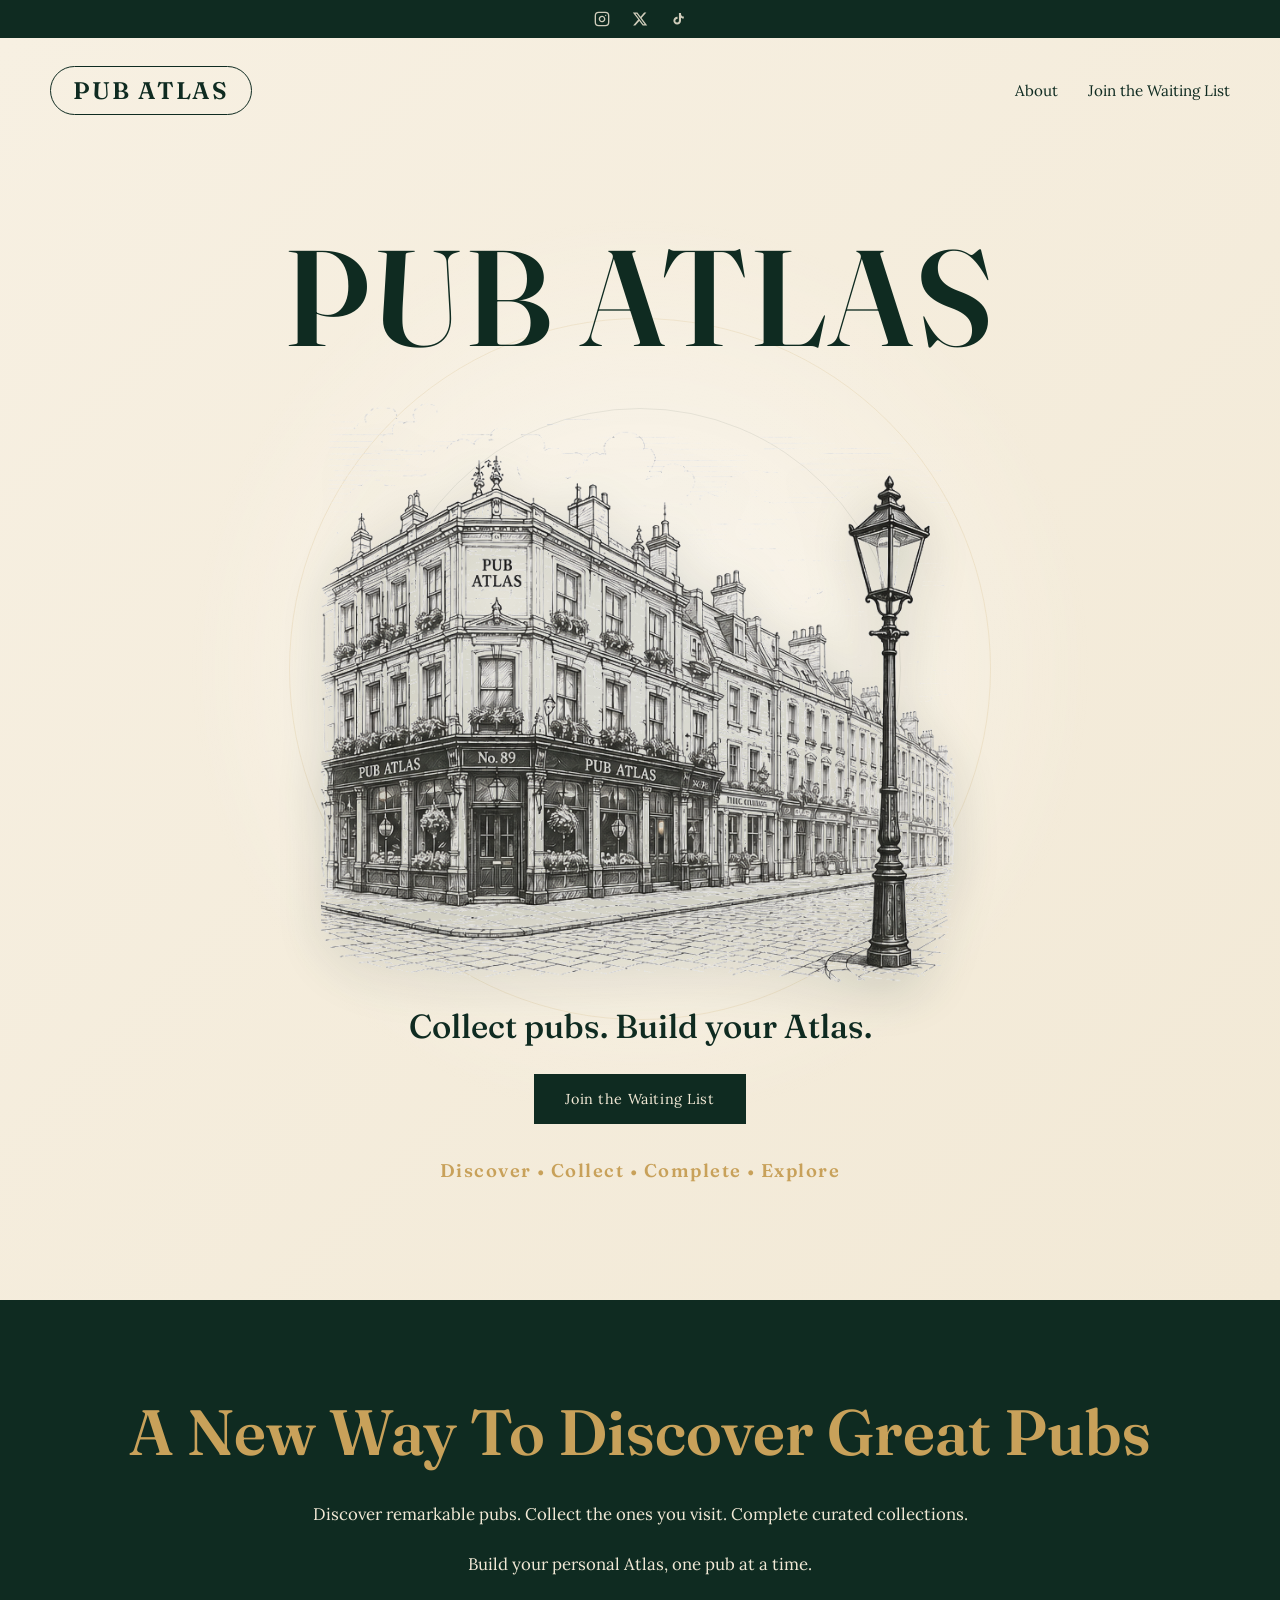
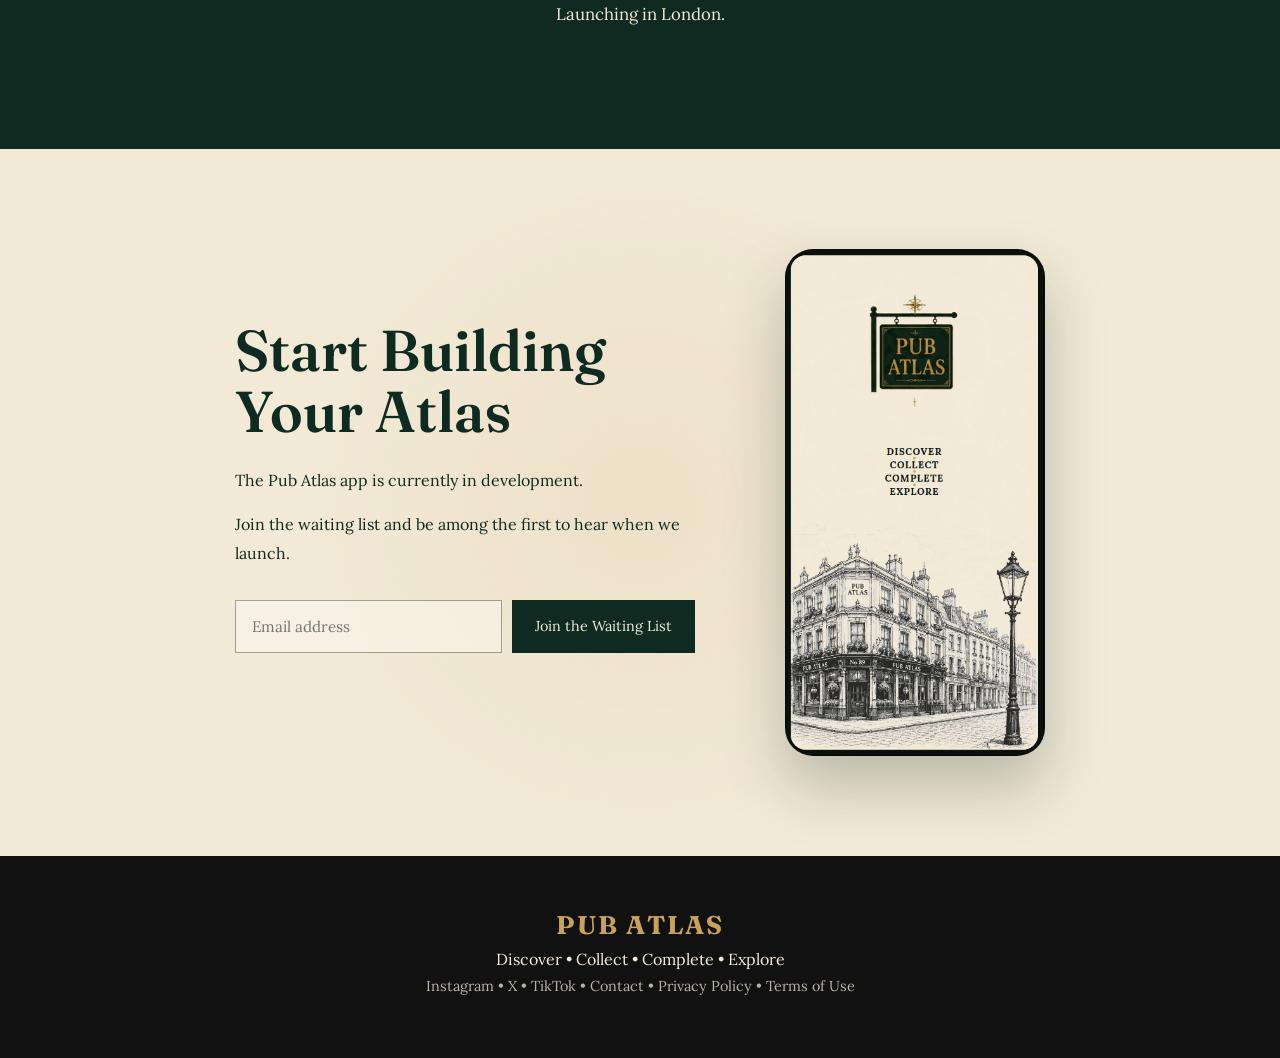
==== commit 4003e3e1: "Add files via upload" ====
--- a/index.html
+++ b/index.html
@@ -204,7 +204,7 @@
         .hero-photo {
             position: relative;
             z-index: 1;
-            width: min(480px, 82vw);
+            width: min(640px, 90vw);
             margin: 30px 0 8px;
             opacity: 0.92;
             filter: drop-shadow(0 18px 26px rgba(15, 43, 33, 0.22));
@@ -465,7 +465,7 @@
             }
 
             .hero-photo {
-                width: 82vw;
+                width: 88vw;
                 margin: 26px 0 6px;
             }
 
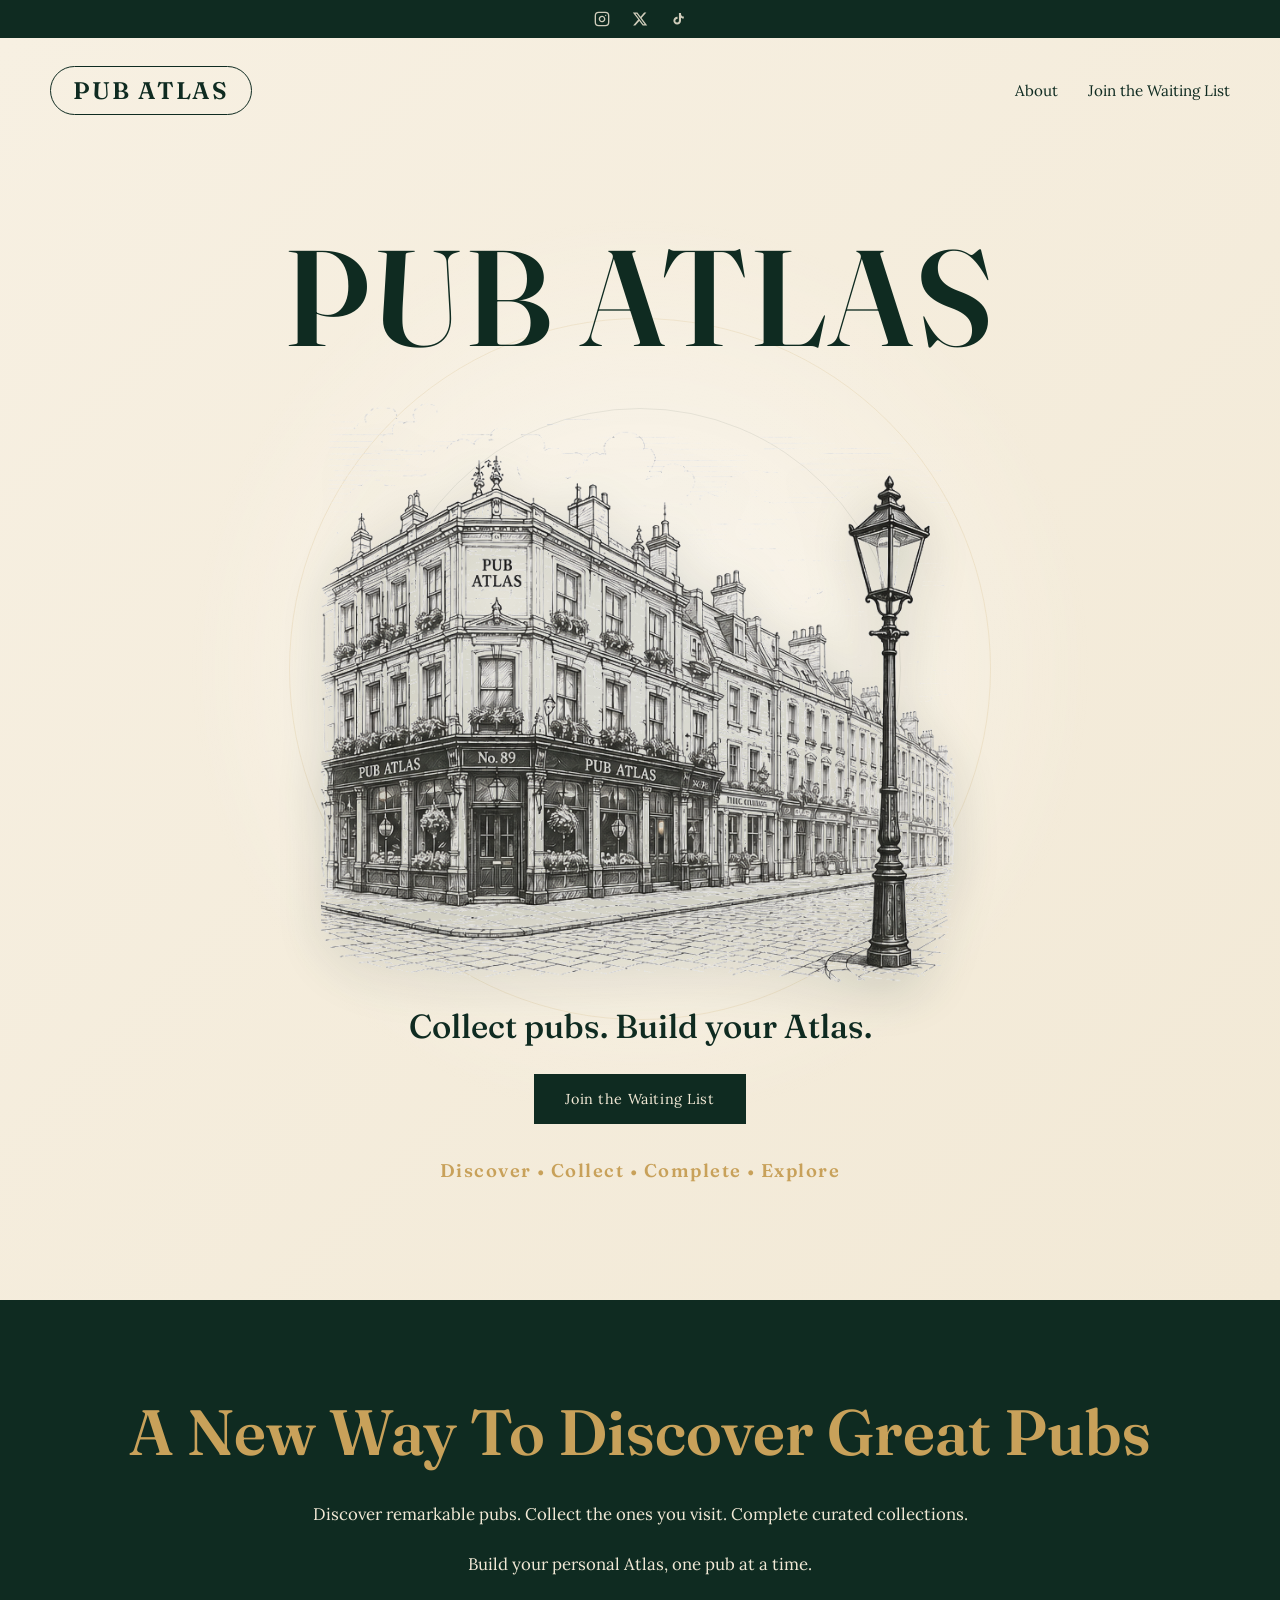
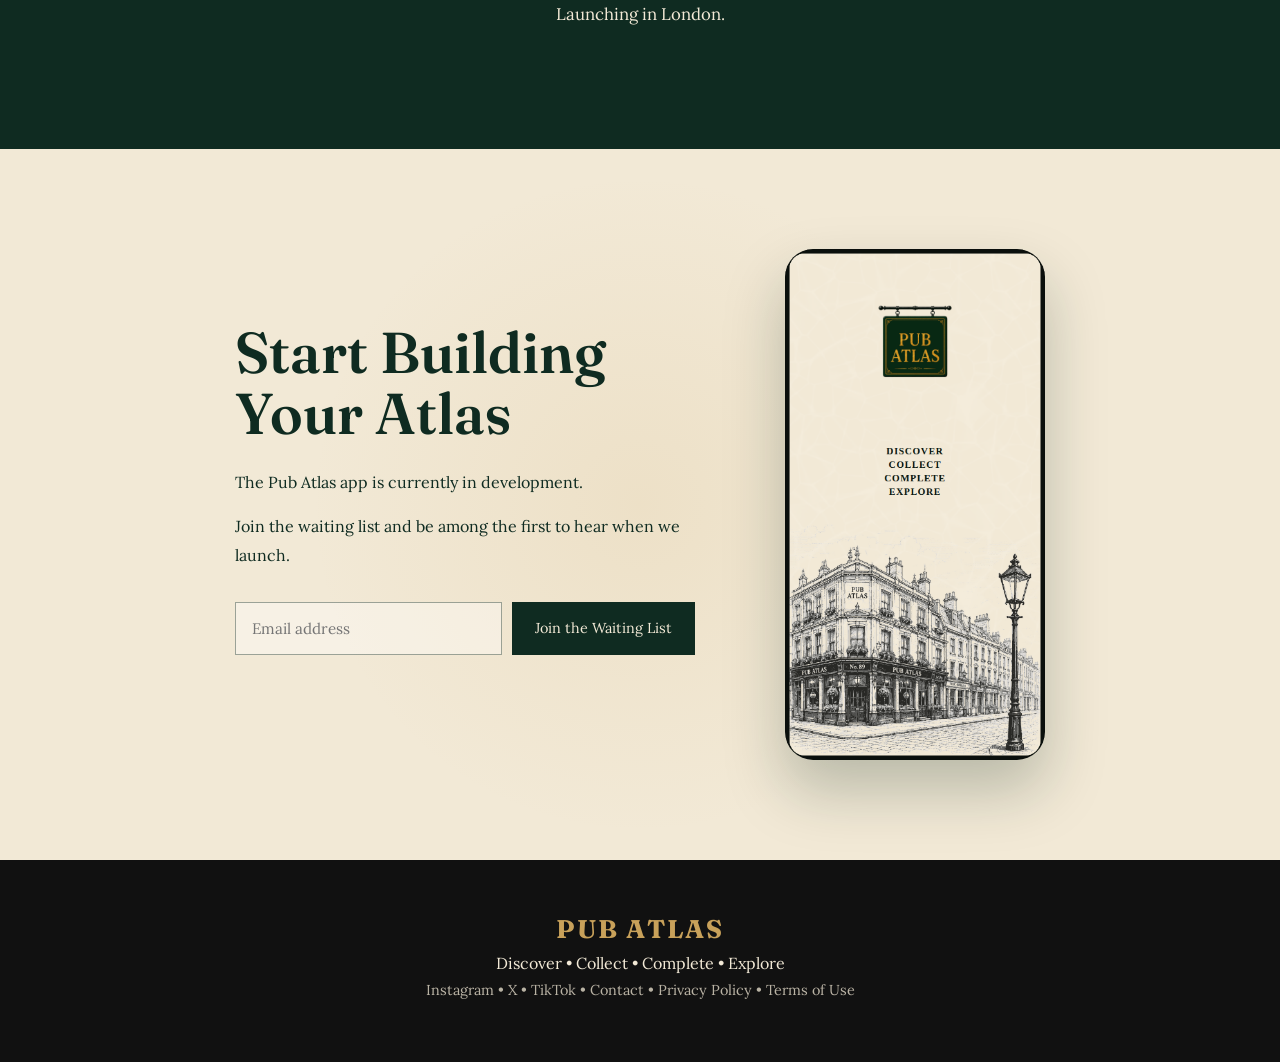
==== commit 2113d659: "Add files via upload" ====
--- a/index.html
+++ b/index.html
@@ -7,6 +7,7 @@
 
     <title>Pub Atlas | Collect pubs. Build your Atlas.</title>
     <meta name="description" content="Pub Atlas turns pub discovery into a collection. Discover remarkable pubs, track the places you've visited, and complete curated collections as you build your personal Atlas. Launching in London.">
+    <link rel="canonical" href="https://pubatlas.co.uk/">
 
     <!-- Social sharing preview -->
     <meta property="og:title" content="Pub Atlas | Collect pubs. Build your Atlas.">
@@ -15,8 +16,8 @@
     <meta property="og:url" content="https://pubatlas.co.uk/">
     <meta property="og:image" content="https://pubatlas.co.uk/assets/og-image.jpg">
     <meta property="og:image:width" content="1200">
-    <meta property="og:image:height" content="630">
-    <meta name="twitter:card" content="summary_large_image">
+    <meta property="og:image:height" content="1200">
+    <meta name="twitter:card" content="summary">
     <meta name="twitter:image" content="https://pubatlas.co.uk/assets/og-image.jpg">
 
     <!-- Favicons -->
